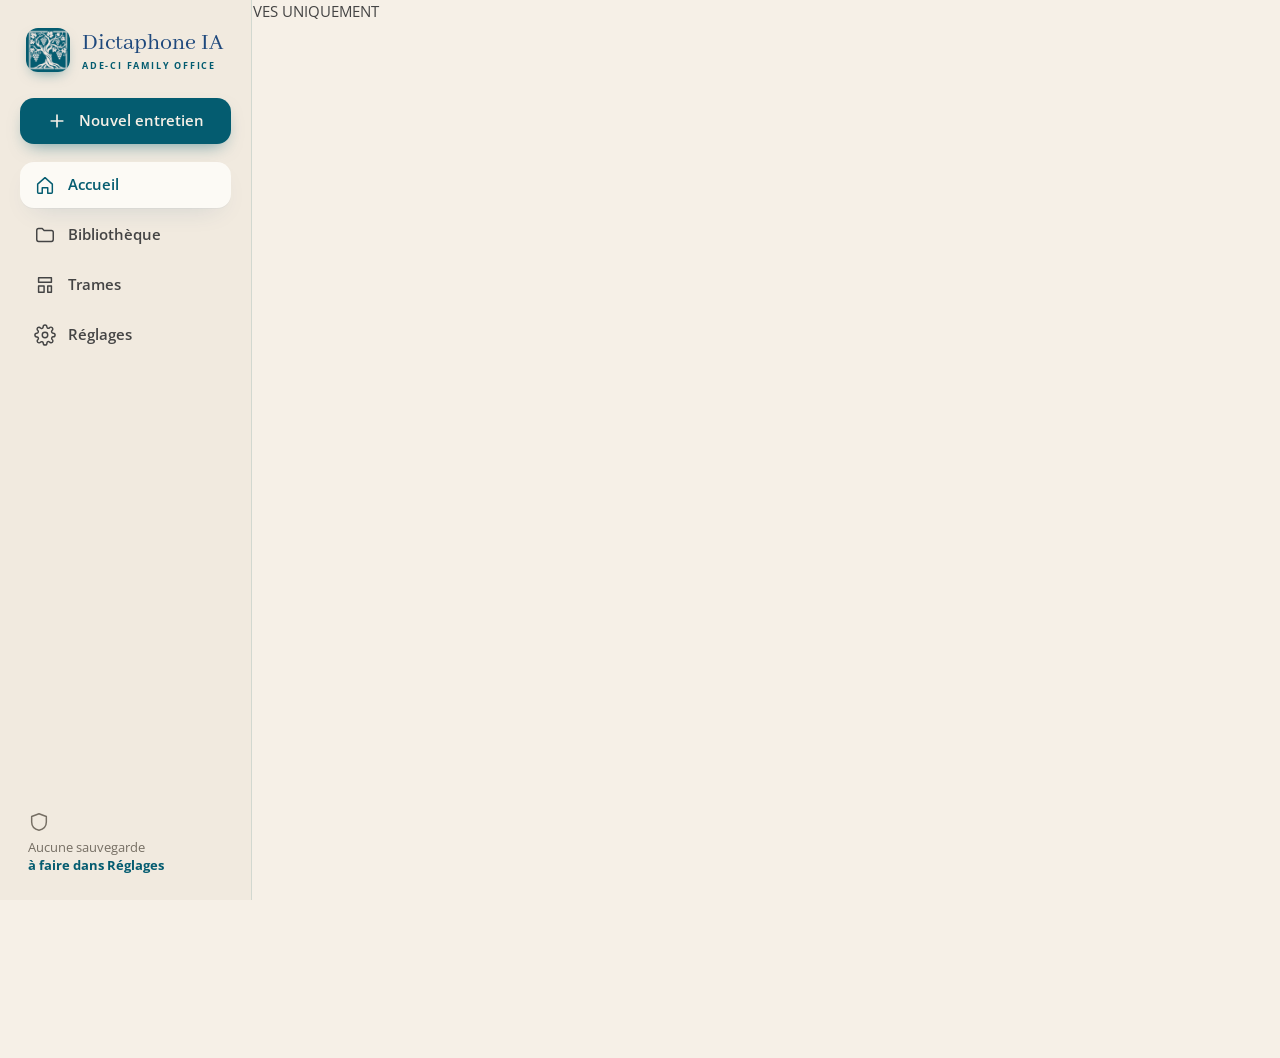
==== index.html @ 1e6f3b79 "Demonstration de Dictaphone IA (donnees fictives uniquement), version 0.7.0-demo Co-Authored-By: Cla" ====
<!doctype html>
<html lang="fr">
<head>
  <meta charset="utf-8">
  <meta name="viewport" content="width=device-width, initial-scale=1, viewport-fit=cover">
  <title>Dictaphone IA DÉMO</title>
  <meta http-equiv="Content-Security-Policy" content="default-src 'self'; script-src 'self'; style-src 'self'; img-src 'self' data: blob:; font-src 'self'; media-src 'self' blob:; connect-src 'self' http://127.0.0.1:* http://localhost:* http://[::1]:*; worker-src 'self'; object-src 'none'; base-uri 'self'; form-action 'none'">
  <meta name="referrer" content="no-referrer">
  <meta name="description" content="Dictaphone IA – entretiens, transcriptions et comptes rendus pour Ade-ci Family Office">
  <meta name="theme-color" content="#F6F0E7" media="(prefers-color-scheme: light)">
  <meta name="theme-color" content="#071A33" media="(prefers-color-scheme: dark)">
  <meta name="color-scheme" content="light dark">
  <meta name="apple-mobile-web-app-capable" content="yes">
  <meta name="mobile-web-app-capable" content="yes">
  <meta name="apple-mobile-web-app-title" content="Dictaphone IA">
  <meta name="application-name" content="Dictaphone IA">
  <meta name="apple-mobile-web-app-status-bar-style" content="default">
  <meta name="format-detection" content="telephone=no">
  <link rel="manifest" href="manifest.webmanifest">
  <link rel="apple-touch-icon" href="icon-180.png?v=4">
  <link rel="apple-touch-icon" sizes="180x180" href="icon-180.png?v=4">
  <link rel="icon" type="image/png" sizes="32x32" href="icon-32.png?v=4">
  <link rel="icon" type="image/png" sizes="192x192" href="icon-192.png?v=4">
  <script src="js/theme.js"></script>
  <link rel="stylesheet" href="app.css">
</head>
<body><div style="position:fixed;top:0;left:0;right:0;z-index:99999;background:#a31515;color:#fff;font:600 12px/1.2 system-ui;text-align:center;padding:3px 6px;pointer-events:none">DÉMONSTRATION — DONNÉES FICTIVES UNIQUEMENT</div>
  <div id="app" aria-live="polite"></div>
  <div class="tabbar"><nav id="tabbar" aria-label="Navigation principale"></nav></div>
  <div id="print-root" aria-hidden="true"></div>
  <noscript><p style="padding:24px">Dictaphone IA nécessite JavaScript.</p></noscript>
  <script type="module" src="js/main.js"></script>
</body>
</html>
---- app.css ----
/* Dictaphone IA – charte graphique Ade-ci Family Office.
   Couleurs : coquille d'œuf #F6F0E7, bleu canard #045C70, bleu marine #1F497D, gris foncé #444444, vert #C1FF72 (petits détails uniquement).
   Polices (licence SIL OFL, hébergées dans l'application) : Abhaya Libre Regular (titres), Open Sans (texte). */
@font-face { font-family: "Open Sans"; font-weight: 300 800; font-style: normal; font-display: swap; src: url(fonts/open-sans-latin-wght-normal.woff2) format("woff2"); }
@font-face { font-family: "Abhaya Libre"; font-weight: 400; font-style: normal; font-display: swap; src: url(fonts/abhaya-libre-latin-400-normal.woff2) format("woff2"); }
@font-face { font-family: "Abhaya Libre"; font-weight: 600; font-style: normal; font-display: swap; src: url(fonts/abhaya-libre-latin-600-normal.woff2) format("woff2"); }

:root {
  --bg: #F6F0E7; --surface: #FCFAF5; --surface2: #F2EBDF; --side: #F1EADF;
  --ink: #1F2A30; --text: #444444; --doc: #333333; --muted: #766F64; --line: rgba(4, 92, 112, .13); --line-strong: rgba(4, 92, 112, .24);
  --teal: #045C70; --teal-d: #033F4E; --teal-soft: #E3EEF0; --on-teal: #F6F0E7; --navy: #082952; --blue: #1F497D; --marine: #1F497D; --flash: #C1FF72;
  --danger: #A33B3B; --danger-soft: #F5E4E2; --ok: #2E7D5B;
  --shadow: 0 1px 0 rgba(31, 73, 125, .04), 0 10px 28px -14px rgba(31, 73, 125, .22);
  --serif: "Abhaya Libre", Georgia, serif; --sans: "Open Sans", -apple-system, system-ui, "Segoe UI", sans-serif;
  --tab-h: 66px; --r-lg: 24px; --r-md: 18px; --r-sm: 13px; --side-w: 252px;
}
:root { color-scheme: light; }
:root[data-theme="dark"] { color-scheme: dark; }
:root[data-theme="auto"] { color-scheme: light dark; }
:root[data-theme="dark"] {
  --bg: #071A33; --surface: #0D2747; --surface2: #0A213E; --side: #08203B; --ink: #F6F0E7; --text: #D8D2C6; --doc: #E6E0D4; --muted: #98A5B6; --line: rgba(246, 240, 231, .12); --line-strong: rgba(246, 240, 231, .24);
  --teal: #6CB8CA; --teal-d: #8CC8D6; --teal-soft: #12384F; --on-teal: #06223A; --marine: #9DB8DD; --blue: #9DB8DD; --danger: #E88A84; --danger-soft: #3A1F28; --ok: #6FCF9F;
  --shadow: 0 1px 0 rgba(0, 0, 0, .3), 0 10px 28px -14px rgba(0, 0, 0, .5);
}
@media (prefers-color-scheme: dark) {
  :root[data-theme="auto"] {
    --bg: #071A33; --surface: #0D2747; --surface2: #0A213E; --side: #08203B; --ink: #F6F0E7; --text: #D8D2C6; --doc: #E6E0D4; --muted: #98A5B6; --line: rgba(246, 240, 231, .12); --line-strong: rgba(246, 240, 231, .24);
    --teal: #6CB8CA; --teal-d: #8CC8D6; --teal-soft: #12384F; --on-teal: #06223A; --marine: #9DB8DD; --blue: #9DB8DD; --danger: #E88A84; --danger-soft: #3A1F28; --ok: #6FCF9F;
    --shadow: 0 1px 0 rgba(0, 0, 0, .3), 0 10px 28px -14px rgba(0, 0, 0, .5);
  }
}* { box-sizing: border-box; -webkit-tap-highlight-color: transparent; }
[hidden] { display: none !important; }
html { -webkit-text-size-adjust: 100%; }
body { margin: 0; background: var(--bg); color: var(--text); font: 400 15.5px/1.55 var(--sans); -webkit-font-smoothing: antialiased; }
body.noscroll { overflow: hidden; }
.serif { font-family: var(--serif); font-weight: 400; letter-spacing: 0; }
h1, h2, h3, h4 { color: var(--marine); margin: 0; font-weight: 400; }
button, input, select, textarea { font: inherit; color: inherit; }
svg { width: 22px; height: 22px; fill: none; stroke: currentColor; stroke-width: 1.6; stroke-linecap: round; stroke-linejoin: round; flex: none; }
a { color: var(--teal); }
input[type=checkbox], input[type=radio], input[type=range] { accent-color: var(--teal); }

#app { max-width: 720px; margin: 0 auto; min-height: 100dvh; padding-bottom: calc(var(--tab-h) + 34px + env(safe-area-inset-bottom)); }
.view { padding: calc(env(safe-area-inset-top) + 12px) 20px 8px; animation: viewIn .24s ease both; }
@keyframes viewIn { from { opacity: 0; transform: translateY(6px); } to { opacity: 1; transform: none; } }

/* ----- Barre de navigation du bas (iPhone) ----- */
.tabbar { position: fixed; left: 0; right: 0; bottom: 0; z-index: 20; background: color-mix(in srgb, var(--surface) 88%, transparent); backdrop-filter: blur(18px); -webkit-backdrop-filter: blur(18px);
  border-top: 1px solid var(--line); padding: 8px 8px calc(6px + env(safe-area-inset-bottom));
  transform: translate3d(0, 0, 0); -webkit-transform: translate3d(0, 0, 0); will-change: transform; transition: opacity .15s ease, transform .15s ease; }
html.kbd .tabbar { opacity: 0; pointer-events: none; transform: translate3d(0, 100%, 0); -webkit-transform: translate3d(0, 100%, 0); }
html.kbd .stickybar { bottom: 0; }
html.kbd #app { padding-bottom: 28px; }
html.kbd #toast { bottom: 22px; }
.tabbar nav { max-width: 720px; margin: 0 auto; display: grid; grid-template-columns: 1fr 1fr 1.1fr 1fr 1fr; align-items: end; }
.tab { display: flex; flex-direction: column; align-items: center; gap: 3px; padding: 4px 0 2px; border: 0; background: none; color: #7D786E; font-size: 10.5px; font-weight: 600; text-decoration: none; min-height: 48px; }
.tab.on { color: var(--teal); }
.tab .l-d { display: none; }
.tab-plus { color: #7D786E; }
.tab-plus .bubble { width: 54px; height: 54px; margin-top: -28px; border-radius: 50%; background: var(--teal); color: var(--on-teal); display: grid; place-items: center; box-shadow: 0 0 0 6px var(--bg), 0 12px 22px -8px rgba(4, 92, 112, .7); }
.tab-plus .bubble svg { width: 26px; height: 26px; stroke-width: 2; }
.side-brand, .side-foot { display: none; }

/* ----- En-têtes ----- */
.brand { display: flex; align-items: center; gap: 12px; }
.brand img { width: 46px; height: 46px; border-radius: 13px; display: block; box-shadow: 0 6px 14px -6px rgba(4, 92, 112, .55); }
.brand .name { font: 400 27px/1 var(--serif); color: var(--marine); }
.brand .sub { font: 700 9.5px/1 var(--sans); letter-spacing: .2em; text-transform: uppercase; color: var(--teal); margin-top: 6px; }
.brand .date { margin-left: auto; text-align: right; font-size: 12px; color: var(--muted); line-height: 1.3; }
.topbar { display: flex; align-items: center; gap: 10px; min-height: 48px; margin-bottom: 4px; }
.topbar .back { display: inline-flex; align-items: center; gap: 2px; border: 0; background: none; color: var(--teal); padding: 8px 8px 8px 0; font: 600 15px var(--sans); min-height: 44px; }
.topbar .spacer { flex: 1; }
.iconbtn { width: 44px; height: 44px; display: grid; place-items: center; border: 0; background: none; color: var(--teal); border-radius: 12px; }
.page-title { font: 400 36px/1.08 var(--serif); color: var(--marine); margin: 8px 0 4px; }
.lead { color: var(--muted); margin: 0 0 18px; font-size: 15px; }
.eyebrow { text-transform: uppercase; letter-spacing: .16em; font-size: 10.5px; line-height: 1; color: var(--teal); font-weight: 700; margin: 2px 0; }
.rule { display: none; }
.sec-head { display: flex; justify-content: space-between; align-items: baseline; margin: 28px 0 12px; }
.sec-head h2 { font: 700 11px/1 var(--sans); letter-spacing: .14em; text-transform: uppercase; color: var(--teal); }
.sec-head button, .sec-head a { border: 0; background: none; color: var(--teal); font: 600 13.5px var(--sans); padding: 6px 0; text-decoration: none; }

/* ----- Boutons et champs ----- */
.btn { display: inline-flex; align-items: center; justify-content: center; gap: 8px; min-height: 50px; padding: 11px 20px; border-radius: 999px; border: 1px solid var(--line-strong); background: transparent; color: var(--teal); font: 600 15px/1.2 var(--sans); cursor: pointer; width: 100%; text-decoration: none; }
.btn:active { transform: scale(.985); }
.btn.primary { background: var(--teal); border-color: var(--teal); color: var(--on-teal); box-shadow: 0 8px 18px -8px rgba(4, 92, 112, .6); }
.btn.danger { background: var(--danger); border-color: var(--danger); color: #fff; }
.btn.danger-ghost { color: var(--danger); border-color: color-mix(in srgb, var(--danger) 40%, var(--line)); background: transparent; }
.btn.small { min-height: 44px; padding: 8px 16px; font-size: 14px; width: auto; }
.btn[disabled], .btn.disabled { opacity: .5; cursor: default; box-shadow: none; }
.btn-row { display: flex; gap: 10px; } .btn-row > * { flex: 1; min-width: 0; }
.btn-row > .btn { padding-left: 10px; padding-right: 10px; gap: 6px; }
.savestate:empty { min-height: 0; }
.field, .textarea, select.field { width: 100%; background: var(--surface); border: 1px solid var(--line); border-radius: var(--r-sm); padding: 12px 15px; font-size: 16px; color: var(--ink); min-height: 50px; appearance: none; -webkit-appearance: none; }
.field:focus, .textarea:focus { outline: 2px solid color-mix(in srgb, var(--teal) 50%, transparent); outline-offset: 1px; border-color: var(--teal); }
.textarea { display: block; resize: none; line-height: 1.65; min-height: 96px; }
select.field { background-image: linear-gradient(45deg, transparent 50%, var(--muted) 50%), linear-gradient(135deg, var(--muted) 50%, transparent 50%); background-position: calc(100% - 20px) 50%, calc(100% - 15px) 50%; background-size: 5px 5px; background-repeat: no-repeat; padding-right: 36px; }
.lbl { display: block; font-size: 12.5px; color: var(--muted); margin: 16px 0 6px; font-weight: 600; }
.hint { color: var(--muted); font-size: 13.5px; margin: 6px 0; }

/* ----- Cartes et listes ----- */
.card { background: var(--surface); border: 1px solid var(--line); border-radius: var(--r-lg); padding: 18px; box-shadow: var(--shadow); }
.card + .card { margin-top: 12px; }
.tile { width: 44px; height: 44px; border-radius: 14px; background: var(--teal-soft); color: var(--teal); display: grid; place-items: center; flex: none; }
.list { background: var(--surface); border: 1px solid var(--line); border-radius: var(--r-lg); overflow: hidden; box-shadow: var(--shadow); }
.row { display: flex; align-items: center; gap: 14px; padding: 15px 16px; border-bottom: 1px solid var(--line); text-decoration: none; color: inherit; cursor: pointer; width: 100%; text-align: left; background: none; border-left: 0; border-right: 0; border-top: 0; }
.row:last-child { border-bottom: 0; }
.row:active { background: var(--surface2); }
.row.on { background: var(--surface2); box-shadow: inset 3px 0 0 var(--teal); }
.row .grow { flex: 1; min-width: 0; }
.row .t { font: 600 15.5px/1.3 var(--sans); color: var(--ink); overflow: hidden; text-overflow: ellipsis; display: -webkit-box; -webkit-line-clamp: 3; -webkit-box-orient: vertical; overflow-wrap: anywhere; }
.row .m { font-size: 12.8px; color: var(--muted); margin-top: 4px; display: flex; align-items: center; justify-content: space-between; gap: 8px; flex-wrap: wrap; }
.row .more { border: 0; background: none; color: var(--muted); width: 44px; height: 44px; border-radius: 12px; display: grid; place-items: center; flex: none; margin-right: -8px; }
.row .chev { color: #b4aea2; flex: none; width: 18px; height: 18px; }
.pills { display: inline-flex; gap: 6px; flex-wrap: wrap; }
.pill { display: inline-flex; align-items: center; gap: 6px; font: 600 11px/1 var(--sans); padding: 5px 9px; border-radius: 99px; background: rgba(4, 92, 112, .08); color: var(--teal); white-space: nowrap; }
.pill.todo { background: rgba(31, 73, 125, .08); color: var(--marine); }
.pill.quiet { background: transparent; border: 1px solid var(--line); color: var(--muted); }
.dot { width: 6px; height: 6px; border-radius: 50%; background: var(--flash); box-shadow: 0 0 0 1px rgba(4, 92, 112, .35); flex: none; }
.chips { display: flex; flex-wrap: wrap; gap: 6px; margin-top: 6px; }
.chip { background: var(--surface2); border: 1px solid var(--line); color: var(--text); border-radius: 999px; padding: 3px 10px; font-size: 12px; white-space: nowrap; }
.chip.ok { background: var(--teal-soft); border-color: transparent; color: var(--teal); font-weight: 600; }
.chip.warn { background: var(--danger-soft); border-color: transparent; color: var(--danger); }
.empty { text-align: center; padding: 38px 22px; color: var(--muted); }
.empty-title { font-size: 24px; color: var(--marine); margin-bottom: 6px; }
.banner { display: flex; gap: 12px; align-items: flex-start; background: rgba(31, 73, 125, .06); border-radius: var(--r-md); padding: 14px 16px; color: var(--text); margin-top: 18px; font-size: 14px; }
.banner svg { color: var(--marine); margin-top: 1px; }
.banner.warn { background: var(--danger-soft); } .banner.warn svg { color: var(--danger); }
.banner button { border: 0; background: none; color: var(--teal); font: 700 13.5px var(--sans); padding: 6px 0 0; }

/* ----- Accueil ----- */
.hero { margin-top: 20px; border-radius: 28px; padding: 24px 22px 22px; color: var(--on-teal); position: relative; overflow: hidden; background: linear-gradient(150deg, #0B7189 0%, #045C70 45%, #033F4E 100%); box-shadow: 0 22px 36px -22px rgba(4, 92, 112, .85); }
.hero::after { content: ""; position: absolute; width: 215px; height: 215px; right: -34px; bottom: -40px; background: url(img/emblem-ivory.png) center/contain no-repeat; opacity: .13; pointer-events: none; }
.hero .eyebrow { color: rgba(246, 240, 231, .72); }
.hero h2 { font: 400 30px/1.12 var(--serif); margin: 10px 0 8px; color: #F6F0E7; max-width: 260px; }
.hero p { margin: 0 0 18px; font-size: 13.5px; line-height: 1.5; color: rgba(246, 240, 231, .8); max-width: 262px; position: relative; z-index: 1; }
.hero .btn { position: relative; z-index: 1; width: auto; background: var(--bg); color: var(--teal); border-color: transparent; box-shadow: 0 8px 22px -10px rgba(0, 0, 0, .5); }
.quick { display: grid; grid-template-columns: repeat(3, 1fr); gap: 10px; margin-top: 14px; }
.quick a { background: var(--surface); border: 1px solid var(--line); border-radius: var(--r-md); padding: 14px 14px 12px; text-align: left; text-decoration: none; color: inherit; box-shadow: var(--shadow); }
.quick b { display: block; font: 400 31px/1 var(--serif); color: var(--marine); }
.quick span { display: flex; align-items: center; gap: 6px; font-size: 12px; line-height: 1.25; color: var(--muted); margin-top: 7px; }
.note { margin-top: 18px; display: flex; align-items: center; gap: 12px; padding: 14px 16px; border-radius: var(--r-md); background: rgba(31, 73, 125, .06); color: var(--marine); font-size: 13px; }
.note a, .note button { margin-left: auto; font: 700 13px var(--sans); color: var(--teal); background: none; border: 0; padding: 6px 0; text-decoration: none; }
.note.warn { background: var(--danger-soft); color: var(--danger); }

/* ----- Bibliothèque ----- */
.seg { display: inline-flex; padding: 3px; border-radius: 99px; background: rgba(4, 92, 112, .08); gap: 0; }
.seg button { border: 0; background: none; border-radius: 99px; padding: 8px 15px; font: 600 12.5px var(--sans); color: var(--muted); min-height: 36px; }
.seg button.on { background: var(--surface); color: var(--teal); box-shadow: 0 1px 4px rgba(0, 0, 0, .1); }
.searchbox { position: relative; margin: 16px 0 0; }
.searchbox svg { position: absolute; left: 16px; top: 15px; width: 20px; height: 20px; color: var(--muted); }
.searchbox input { padding-left: 46px; border-radius: 99px; min-height: 50px; }
.fchips { display: flex; gap: 6px; margin-top: 14px; flex-wrap: wrap; }
.fchips button { padding: 9px 13px; border-radius: 99px; font: 600 13px var(--sans); color: var(--text); background: transparent; border: 1px solid var(--line-strong); min-height: 38px; }
.fchips button.on { background: var(--teal); color: var(--on-teal); border-color: var(--teal); }
.tools { display: flex; justify-content: space-between; align-items: center; gap: 10px; margin-top: 16px; }
.sortsel { border: 0; background: transparent; color: var(--teal); font: 600 13px var(--sans); padding: 8px 4px; appearance: none; -webkit-appearance: none; text-align: right; cursor: pointer; }
.crumbs { display: flex; flex-wrap: wrap; align-items: center; gap: 4px; margin: 14px 0 0; font-size: 14px; color: var(--muted); }
.crumbs button { border: 0; background: none; color: var(--teal); padding: 6px 2px; font: 600 14px var(--sans); }
.folders { display: grid; grid-template-columns: 1fr 1fr; gap: 12px; }
.folder { position: relative; padding: 16px; border-radius: var(--r-md); display: flex; flex-direction: column; gap: 14px; text-align: left; cursor: pointer; background: var(--surface); border: 1px solid var(--line); box-shadow: var(--shadow); color: inherit; }
.folder:active { transform: scale(.985); }
.folder .tile { width: 42px; height: 42px; border-radius: 13px; }
.folder b { font: 600 15px/1.25 var(--sans); color: var(--ink); display: block; overflow-wrap: anywhere; } .folder small { color: var(--muted); font-size: 12.5px; }
.folder .more { position: absolute; top: 6px; right: 4px; border: 0; background: none; color: var(--muted); width: 44px; height: 44px; display: grid; place-items: center; border-radius: 12px; }
.toolrow { display: flex; gap: 10px; margin: 12px 0; }

/* ----- Fiche ----- */
.tabs { display: flex; border-bottom: 1px solid var(--line); margin: 18px -20px 0; padding: 0 20px; position: sticky; top: 0; background: var(--bg); z-index: 5; }
.tabs button { flex: 1; border: 0; background: none; padding: 13px 0 14px; color: var(--muted); font: 600 14px var(--sans); border-bottom: 2.5px solid transparent; margin-bottom: -1px; min-height: 48px; }
.tabs button.on { color: var(--teal); border-bottom-color: var(--teal); }
.title-input { width: 100%; display: block; border: 0; background: none; font: 400 31px/1.13 var(--serif); color: var(--marine); padding: 2px 0; margin: 8px 0 10px; resize: none; overflow: hidden; }
.title-input:focus { outline: none; border-bottom: 1px dashed var(--teal); }
.tags { display: flex; flex-wrap: wrap; gap: 8px; }
.tag { display: inline-flex; align-items: center; gap: 6px; padding: 7px 12px; border-radius: 99px; background: var(--surface); border: 1px solid var(--line); font: 600 12.5px var(--sans); color: var(--text); max-width: 100%; }
.tag svg { color: var(--teal); width: 15px; height: 15px; }
.savestate { font-size: 12.5px; color: var(--muted); min-height: 18px; margin-top: 8px; }
.tabs + div { padding-top: 18px; }
.actions { display: flex; gap: 8px; margin: 0 0 14px; align-items: center; flex-wrap: wrap; }
.actions .btn.small { padding: 8px 14px; font-size: 13.5px; gap: 6px; }
.round { position: relative; width: 44px; height: 44px; flex: none; border-radius: 50%; border: 1px solid var(--line-strong); background: transparent; display: grid; place-items: center; color: var(--teal); padding: 0; }
.round b { position: absolute; top: -5px; right: -5px; min-width: 19px; height: 19px; border-radius: 10px; background: var(--marine); color: #fff; font: 700 10.5px/19px var(--sans); text-align: center; padding: 0 5px; }
#app .view textarea.doc, .doc { background: var(--surface); border: 1px solid var(--line); border-radius: var(--r-lg); box-shadow: var(--shadow); padding: 20px; font-size: 16px; line-height: 1.75; color: var(--doc); }
.doc-scroll { min-height: 170px; max-height: 70dvh; overflow: auto; }
.player { display: flex; align-items: center; gap: 14px; }
.player .play { width: 50px; height: 50px; border-radius: 50%; border: 0; background: var(--teal); color: var(--on-teal); display: grid; place-items: center; flex: none; }
.player .play svg { fill: currentColor; stroke: currentColor; stroke-width: 1; }
.player .bar { flex: 1; }
.player input[type=range] { width: 100%; accent-color: var(--teal); margin: 0; }
.player .times { display: flex; justify-content: space-between; font-size: 12.5px; color: var(--muted); font-variant-numeric: tabular-nums; }
.rsec { margin-bottom: 12px; background: var(--surface); border: 1px solid var(--line); border-radius: var(--r-md); padding: 16px 16px 12px 18px; box-shadow: var(--shadow); }
.rsec .rt { font: 400 22px/1.2 var(--serif); color: var(--marine); margin-bottom: 2px; }
.rsec .consigne { font-size: 12.5px; color: var(--muted); margin: 0 0 6px; }
.rsec .textarea { border: 0; background: transparent; padding: 6px 0 4px; min-height: 72px; font-size: 15.5px; border-radius: 0; }
.rsec .textarea:focus { outline: none; box-shadow: inset 0 -1px 0 var(--teal); }
.rsec-head { display: flex; align-items: center; gap: 6px; }
.rsec-head .rt { flex: 1; }
.info-grid { display: grid; gap: 4px; }
.kv { display: flex; justify-content: space-between; gap: 12px; padding: 11px 0; border-bottom: 1px solid var(--line); font-size: 14.5px; }
.kv:last-child { border-bottom: 0; } .kv > span:first-child { color: var(--muted); } .kv > span:last-child { color: var(--ink); text-align: right; }
.catpick { display: grid; gap: 8px; }
.catpick button { display: flex; align-items: center; gap: 12px; text-align: left; border: 1px solid var(--line); background: var(--surface); border-radius: var(--r-md); padding: 12px 14px; min-height: 56px; }
.catpick button.on { border-color: var(--teal); background: var(--teal-soft); box-shadow: inset 0 0 0 1px var(--teal); }
.pickrow { display: flex; align-items: center; gap: 10px; width: 100%; text-align: left; border: 1px solid var(--line); background: var(--surface); border-radius: var(--r-sm); padding: 12px 15px; min-height: 50px; }
.pickrow span:first-child { flex: 1; } .pickrow svg { color: var(--muted); }
.stickybar { position: sticky; bottom: calc(var(--tab-h) + env(safe-area-inset-bottom) + 4px); padding: 14px 0 6px; background: linear-gradient(to top, var(--bg) 70%, transparent); z-index: 4; margin-top: 18px; }
.bigpaste { min-height: 56px; font-size: 16px; }
.stats { font-size: 12.5px; color: var(--muted); margin: 6px 0; }
.foot { display: flex; align-items: center; gap: 8px; margin-top: 10px; font-size: 12.5px; color: var(--muted); }

/* ----- Trames ----- */
.sec-edit { background: var(--surface); border: 1px solid var(--line); border-radius: var(--r-md); padding: 12px; margin-bottom: 10px; }
.sec-edit .top { display: flex; gap: 6px; align-items: center; }
.sec-edit .top .field { font-weight: 600; }
.sec-edit .mini { width: 42px; height: 42px; flex: none; border: 1px solid var(--line); background: var(--surface2); border-radius: 12px; display: grid; place-items: center; color: var(--muted); }
.sec-edit .mini[disabled] { opacity: .35; }
.sec-edit .mini.del { color: var(--danger); }

/* ----- Feuilles, messages ----- */
.overlay { position: fixed; inset: 0; z-index: 50; background: rgba(8, 41, 82, .42); display: flex; align-items: flex-end; justify-content: center; opacity: 0; transition: opacity .2s ease; }
.overlay.in { opacity: 1; }
.sheet { width: 100%; max-width: 560px; background: var(--bg); border-radius: 30px 30px 0 0; padding: 10px 20px calc(24px + env(safe-area-inset-bottom)); max-height: 90dvh; overflow: auto; transform: translateY(24px); transition: transform .24s cubic-bezier(.2, .8, .2, 1); box-shadow: 0 -20px 50px -20px rgba(0, 0, 0, .45); }
.overlay.in .sheet { transform: none; }
.grab { width: 40px; height: 5px; background: var(--line-strong); border-radius: 3px; margin: 4px auto 16px; }
.sheet-title { font: 400 28px/1.1 var(--serif); color: var(--marine); margin-bottom: 6px; }
.sheet-lead { margin: 0 0 16px; font-size: 13.5px; color: var(--muted); }
.sheet-msg { margin: 6px 0 16px; white-space: pre-line; }
.sheet-actions { display: grid; gap: 10px; margin-top: 16px; }
.actions-list { display: grid; margin-bottom: 12px; background: var(--surface); border: 1px solid var(--line); border-radius: var(--r-lg); overflow: hidden; box-shadow: var(--shadow); }
.action { display: flex; align-items: center; gap: 14px; padding: 14px 16px; border: 0; border-bottom: 1px solid var(--line); background: none; text-align: left; min-height: 64px; color: var(--ink); font: 600 15.5px/1.3 var(--sans); width: 100%; }
.action .a-ico { width: 42px; height: 42px; border-radius: 13px; background: var(--teal-soft); color: var(--teal); display: grid; place-items: center; flex: none; }
.action .a-txt { flex: 1; min-width: 0; }
.action .a-sub { display: block; color: var(--muted); font: 400 13px/1.3 var(--sans); margin-top: 2px; }
.action .chev { color: #b4aea2; width: 18px; height: 18px; }
.action:last-child { border-bottom: 0; } .action:active { background: var(--surface2); }
.action.danger, .action.danger .a-ico { color: var(--danger); } .action.danger .a-ico { background: var(--danger-soft); }
.picker-row { display: flex; align-items: center; gap: 10px; width: 100%; padding: 13px 10px; border: 0; border-bottom: 1px solid var(--line); background: none; text-align: left; min-height: 50px; color: var(--ink); }
.picker-row svg { color: var(--teal); }
#toast { position: fixed; left: 50%; bottom: calc(var(--tab-h) + 26px + env(safe-area-inset-bottom)); transform: translate(-50%, 12px); background: var(--navy); color: #F6F0E7; padding: 12px 20px; border-radius: 999px; font-size: 14.5px; opacity: 0; pointer-events: none; transition: all .25s ease; z-index: 70; max-width: 90vw; text-align: center; box-shadow: 0 8px 24px rgba(0, 0, 0, .25); }
#toast.show { opacity: 1; transform: translate(-50%, 0); }
.ia-card { border: 1px dashed var(--line-strong); background: color-mix(in srgb, var(--surface) 55%, transparent); box-shadow: none; }
.ia-card .badge { display: inline-block; background: var(--teal-soft); color: var(--teal); border-radius: 999px; padding: 3px 10px; font: 600 11px var(--sans); margin-left: 8px; vertical-align: middle; }
.settings-group { margin-top: 26px; }
.settings-group > h2 { font: 700 11px/1 var(--sans); letter-spacing: .14em; text-transform: uppercase; color: var(--teal); margin-bottom: 12px; }
.vocab-row { display: flex; gap: 8px; align-items: center; padding: 8px 0; border-bottom: 1px solid var(--line); }
.vocab-row input { min-height: 44px; padding: 8px 10px; }
ul.plain { margin: 6px 0 0; padding-left: 18px; } ul.plain li { margin: 4px 0; }

/* ----- Bandeau de mise à jour ----- */
.update-banner { position: fixed; left: 12px; right: 12px; bottom: calc(var(--tab-h) + 16px + env(safe-area-inset-bottom)); z-index: 30; max-width: 696px; margin: 0 auto; display: flex; align-items: center; gap: 10px; background: var(--navy); color: #F6F0E7; border-radius: 18px; padding: 10px 10px 10px 16px; box-shadow: var(--shadow); font-size: 14px; }
.update-banner span { flex: 1; }
.update-banner .iconbtn { width: 36px; height: 36px; color: #F6F0E7; font-size: 24px; line-height: 1; }
html.kbd .update-banner { display: none; }

/* ----- Ordinateur : menu à gauche, liste au centre, fiche à droite ----- */
@media (min-width: 1000px) {
  body { font-size: 15px; }
  #app { max-width: none; margin: 0 0 0 var(--side-w); padding-bottom: 0; min-height: 100dvh; }
  .view { max-width: 780px; margin: 0 auto; padding: 36px 40px 40px; }
  .tabbar { top: 0; right: auto; bottom: 0; width: var(--side-w); padding: 28px 20px 24px; border-top: 0; border-right: 1px solid var(--line); background: var(--side); backdrop-filter: none; -webkit-backdrop-filter: none; display: flex; flex-direction: column; transform: none; -webkit-transform: none; will-change: auto; }
  html.kbd .tabbar { opacity: 1; pointer-events: auto; transform: none; }
  .side-brand { display: flex; align-items: center; gap: 12px; padding: 0 6px 26px; }
  .side-brand img { width: 44px; height: 44px; border-radius: 12px; box-shadow: 0 6px 14px -6px rgba(4, 92, 112, .55); }
  .side-brand .name { font: 400 24px/1 var(--serif); color: var(--marine); }
  .side-brand .sub { font: 700 9px/1 var(--sans); letter-spacing: .2em; text-transform: uppercase; color: var(--teal); margin-top: 6px; }
  .tabbar nav { display: flex; flex-direction: column; gap: 4px; max-width: none; margin: 0; align-items: stretch; }
  .tab { flex-direction: row; justify-content: flex-start; gap: 12px; padding: 11px 14px; border-radius: 14px; font-size: 14.5px; min-height: 46px; color: var(--text); }
  .tab:hover { background: rgba(4, 92, 112, .06); }
  .tab.on { background: var(--surface); color: var(--teal); box-shadow: var(--shadow); }
  .tab .l-m { display: none; } .tab .l-d { display: inline; }
  .tab-plus { order: -1; margin-bottom: 14px; background: var(--teal); color: var(--on-teal); justify-content: center; box-shadow: 0 8px 18px -8px rgba(4, 92, 112, .6); }
  .tab-plus:hover { background: var(--teal-d); }
  .tab-plus .bubble { width: auto; height: auto; margin: 0; background: none; box-shadow: none; display: inline-flex; color: inherit; }
  .tab-plus .bubble svg { width: 20px; height: 20px; }
  .side-foot { display: block; margin-top: auto; padding: 0 8px; font-size: 12.5px; color: var(--muted); line-height: 1.5; }
  .side-foot b { color: var(--teal); display: block; }
  #toast { bottom: 28px; }
  .update-banner { left: calc(var(--side-w) + 20px); right: 20px; bottom: 20px; }
  .home .hero { margin-top: 26px; }
  .home .brand img, .home .brand > div:nth-child(2) { display: none; }
  .home .brand .date { margin-left: 0; text-align: left; font-size: 13px; }

  .split { display: grid; grid-template-columns: 410px minmax(0, 1fr); height: 100dvh; }
  .pane-list, .pane-main { overflow-y: auto; height: 100dvh; overscroll-behavior: contain; }
  .pane-list { border-right: 1px solid var(--line); }
  .pane-list .view { max-width: none; padding: 30px 22px 40px; animation: none; }
  .pane-list .folders { grid-template-columns: 1fr 1fr; }
  .pane-list .page-title { font-size: 32px; }
  .pane-main .view { max-width: 800px; padding: 28px 48px 60px; animation: none; }
  .pane-main .topbar .back { display: none; }
  .pane-main .tabs { margin-left: -48px; margin-right: -48px; padding: 0 48px; }
  .pane-main .tabs button { flex: none; padding-left: 22px; padding-right: 22px; }
  .pane-main .title-input { font-size: 40px; }
  .pane-empty { height: 100%; display: grid; place-items: center; text-align: center; color: var(--muted); padding: 40px; }
  .pane-empty img { width: 120px; opacity: .14; margin-bottom: 18px; }
  .pane-empty h2 { font: 400 28px var(--serif); color: var(--marine); margin-bottom: 6px; }
  .stickybar { bottom: 0; }
  .doc-scroll { max-height: calc(100dvh - 330px); min-height: 220px; }
}

/* ----- Impression (export PDF) ----- */
#print-root { display: none; }
@media print {
  body.printing #app, body.printing .tabbar, body.printing .overlay, body.printing #toast { display: none !important; }
  body.printing { background: #fff; color: #222; }
  body.printing #print-root { display: block; font: 11pt/1.5 var(--sans); color: #222; }
  #print-root .p-head { display: flex; gap: 14px; align-items: center; border-bottom: 2px solid #045C70; padding-bottom: 12px; margin-bottom: 18px; }
  #print-root .p-head img { width: 56px; height: 56px; border-radius: 10px; }
  #print-root .p-brand { font: 700 9pt var(--sans); letter-spacing: 1.6px; text-transform: uppercase; color: #045C70; }
  #print-root h1 { font: 400 20pt/1.15 var(--serif); color: #1F497D; margin: 2px 0; }
  #print-root .p-meta { margin: 0; color: #6b6b6b; font-size: 9.5pt; }
  #print-root h2 { font: 400 14pt var(--serif); color: #045C70; margin: 16px 0 3px; }
  #print-root section { break-inside: avoid; }
  #print-root p { margin: 0 0 6px; white-space: pre-wrap; }
  #print-root .p-foot { margin-top: 28px; color: #888; font-size: 8.5pt; border-top: 1px solid #ddd; padding-top: 8px; }
  @page { margin: 18mm 16mm; }
}
@media (prefers-reduced-motion: reduce) { * { animation: none !important; transition: none !important; } }

/* ----- Section dépliable (vocabulaire de correction) ----- */
.acc { padding: 0; overflow: hidden; }
.acc-head { display: flex; align-items: center; gap: 14px; width: 100%; padding: 16px; border: 0; background: none; text-align: left; min-height: 76px; cursor: pointer; }
.acc-title { font: 600 15.5px/1.3 var(--sans); color: var(--ink); }
.acc-sub { font-size: 12.8px; color: var(--muted); margin-top: 2px; }
.acc-chev { color: #b4aea2; transition: transform .2s ease; flex: none; width: 18px; height: 18px; }
.acc.open .acc-chev { transform: rotate(90deg); }
.acc-body { padding: 4px 16px 18px; border-top: 1px solid var(--line); }
.acc-add { padding-top: 12px; }
.check { display: flex; gap: 10px; align-items: flex-start; margin-top: 12px; font-size: 13.5px; color: var(--text); cursor: pointer; }
.check input { width: 20px; height: 20px; margin: 1px 0 0; flex: none; }
.vocab-item { padding: 14px 0; border-bottom: 1px solid var(--line); }
.vocab-item:last-child { border-bottom: 0; }
.vocab-foot { display: flex; justify-content: space-between; align-items: center; margin-top: 10px; }

/* ----- Compte rendu généré par l'IA : points signalés et passages justificatifs ----- */
.rflags { margin-top: 8px; display: grid; gap: 6px; }
.rflag { display: flex; gap: 8px; align-items: flex-start; font-size: 12.8px; line-height: 1.45; color: var(--marine); background: rgba(31, 73, 125, .07); border-radius: 10px; padding: 7px 10px; }
.rflag svg { width: 16px; height: 16px; margin-top: 1px; flex: none; }
.evid { margin-top: 10px; border-top: 1px solid var(--line); padding-top: 8px; }
.evid summary { cursor: pointer; font: 600 13px var(--sans); color: var(--teal); padding: 6px 0; list-style: none; min-height: 32px; }
.evid summary::-webkit-details-marker { display: none; }
.evid summary::before { content: '▸ '; }
.evid[open] summary::before { content: '▾ '; }
.ev { padding: 8px 0; border-bottom: 1px solid var(--line); }
.ev:last-child { border-bottom: 0; }
.ev-t { font: 600 13.5px/1.4 var(--sans); color: var(--ink); }
.ev blockquote { margin: 5px 0 0; padding: 4px 0 4px 10px; border-left: 3px solid var(--line-strong); font-size: 12.8px; line-height: 1.5; color: var(--muted); font-style: italic; }
.help { margin-top: 14px; border-top: 1px solid var(--line); padding-top: 10px; }
.help summary { cursor: pointer; font: 600 14px var(--sans); color: var(--teal); min-height: 36px; padding: 6px 0; }
.check .a-sub { display: block; color: var(--muted); font-size: 12.5px; margin-top: 2px; }
.rsec-head .pill { margin-right: 6px; }

/* ---------- Protéger : pseudonymisation locale ---------- */
.tabs button { font-size: 13px; padding-left: 2px; padding-right: 2px; white-space: nowrap; }
.pstats { display: grid; grid-template-columns: repeat(4, 1fr); gap: 8px; margin-top: 14px; }
.pstat { background: var(--surface); border: 1px solid var(--line); border-radius: var(--r-md); padding: 10px 8px; text-align: center; }
.pstat b { display: block; font: 700 22px var(--serif); color: var(--ink); }
.pstat span { font-size: 12px; color: var(--muted); }
.pstat.warn { background: #FBE9D0; border-color: #E9B873; } .pstat.warn b { color: #8A4B00; }
.pstat.ok b { color: var(--ok); }
.pview { white-space: pre-wrap; word-break: break-word; margin: 0; padding: 18px; font-size: 16px; line-height: 1.85; max-height: 70vh; overflow: auto; }
.pcols { display: grid; grid-template-columns: 1fr 1fr; gap: 14px; }
.pchip { font: inherit; line-height: inherit; color: var(--ink); background: rgba(4, 92, 112, .13); border: 0; border-bottom: 2px solid var(--teal); border-radius: 5px; padding: 0 5px; margin: 0 1px; cursor: pointer; }
.pchip.maybe { background: #FBE2BC; border-bottom-color: #D98A1B; color: #5C3300; }
.pchip.decided { background: rgba(31, 73, 125, .16); border-bottom-color: var(--blue); }
.pchip.keep { background: transparent; border-bottom: 2px dotted var(--muted); border-radius: 0; padding: 0; }
.pchip.keep.info { border-bottom-style: dotted; opacity: .95; }
.pchip.orig { background: rgba(4, 92, 112, .1); }
.pchip.orig.maybe { background: #FBE2BC; }
.pchip.flash { outline: 3px solid var(--teal); outline-offset: 2px; }
:root[data-theme="dark"] .pstat.warn { background: #3B2A12; border-color: #8A5A1B; } :root[data-theme="dark"] .pstat.warn b { color: #F3C27A; }
:root[data-theme="dark"] .pchip.maybe, :root[data-theme="dark"] .pchip.orig.maybe { background: #4A3414; color: #F6DFB8; border-bottom-color: #D98A1B; }
@media (prefers-color-scheme: dark) { :root[data-theme="auto"] .pstat.warn { background: #3B2A12; border-color: #8A5A1B; } :root[data-theme="auto"] .pstat.warn b { color: #F3C27A; }
  :root[data-theme="auto"] .pchip.maybe, :root[data-theme="auto"] .pchip.orig.maybe { background: #4A3414; color: #F6DFB8; border-bottom-color: #D98A1B; } }

/* ----- Coffre chiffré : écran de verrouillage et clé de récupération ----- */
.lockscreen { position: fixed; inset: 0; z-index: 45; background: var(--bg); display: flex; align-items: center; justify-content: center; padding: 24px 16px; overflow: auto; }
.lock-box { width: 100%; max-width: 380px; text-align: center; }
.lock-box .field { text-align: center; }
.linkbtn { background: none; border: 0; color: var(--teal); font: inherit; font-size: 13.5px; text-decoration: underline; padding: 14px 6px; min-height: 44px; cursor: pointer; }
.reckey { font: 700 19px/1.5 ui-monospace, Menlo, Consolas, monospace; letter-spacing: .04em; text-align: center; background: var(--surface); border: 1px dashed var(--line); border-radius: var(--r-sm); padding: 16px 10px; margin: 12px 0; color: var(--ink); user-select: all; word-break: break-all; }
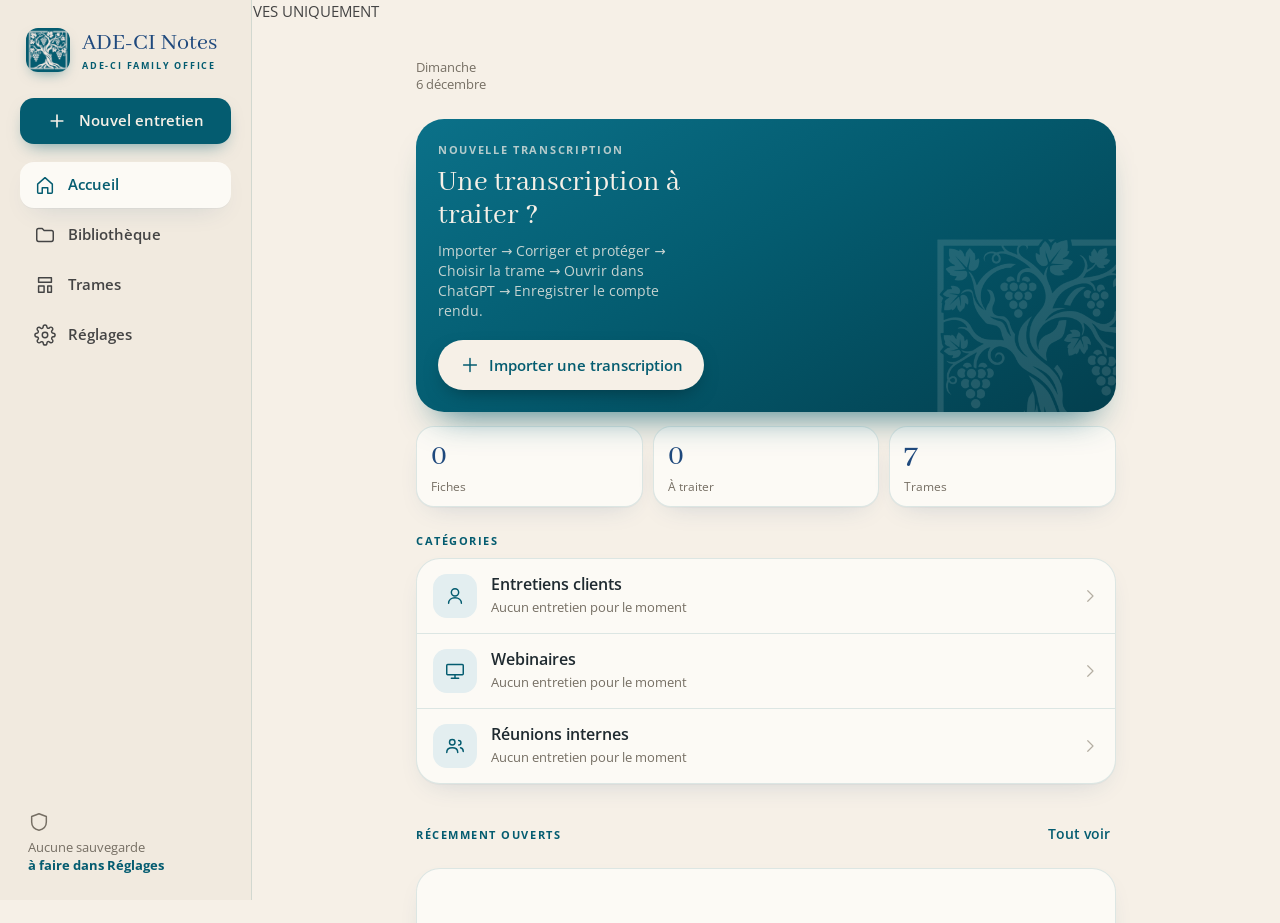
==== commit 3bf89414: "Demonstration 0.8.4-demo : ADE-CI Notes (nom, logo sans point), import des comptes rendus aplatis, p" ====
--- a/index.html
+++ b/index.html
@@ -3,24 +3,24 @@
 <head>
   <meta charset="utf-8">
   <meta name="viewport" content="width=device-width, initial-scale=1, viewport-fit=cover">
-  <title>Dictaphone IA DÉMO</title>
+  <title>ADE-CI Notes DÉMO</title>
   <meta http-equiv="Content-Security-Policy" content="default-src 'self'; script-src 'self'; style-src 'self'; img-src 'self' data: blob:; font-src 'self'; media-src 'self' blob:; connect-src 'self' http://127.0.0.1:* http://localhost:* http://[::1]:*; worker-src 'self'; object-src 'none'; base-uri 'self'; form-action 'none'">
   <meta name="referrer" content="no-referrer">
-  <meta name="description" content="Dictaphone IA – entretiens, transcriptions et comptes rendus pour Ade-ci Family Office">
+  <meta name="description" content="ADE-CI Notes – entretiens, transcriptions et comptes rendus pour Ade-ci Family Office">
   <meta name="theme-color" content="#F6F0E7" media="(prefers-color-scheme: light)">
   <meta name="theme-color" content="#071A33" media="(prefers-color-scheme: dark)">
   <meta name="color-scheme" content="light dark">
   <meta name="apple-mobile-web-app-capable" content="yes">
   <meta name="mobile-web-app-capable" content="yes">
-  <meta name="apple-mobile-web-app-title" content="Dictaphone IA">
-  <meta name="application-name" content="Dictaphone IA">
+  <meta name="apple-mobile-web-app-title" content="ADE-CI Notes">
+  <meta name="application-name" content="ADE-CI Notes">
   <meta name="apple-mobile-web-app-status-bar-style" content="default">
   <meta name="format-detection" content="telephone=no">
   <link rel="manifest" href="manifest.webmanifest">
-  <link rel="apple-touch-icon" href="icon-180.png?v=4">
-  <link rel="apple-touch-icon" sizes="180x180" href="icon-180.png?v=4">
-  <link rel="icon" type="image/png" sizes="32x32" href="icon-32.png?v=4">
-  <link rel="icon" type="image/png" sizes="192x192" href="icon-192.png?v=4">
+  <link rel="apple-touch-icon" href="icon-180.png?v=5">
+  <link rel="apple-touch-icon" sizes="180x180" href="icon-180.png?v=5">
+  <link rel="icon" type="image/png" sizes="32x32" href="icon-32.png?v=5">
+  <link rel="icon" type="image/png" sizes="192x192" href="icon-192.png?v=5">
   <script src="js/theme.js"></script>
   <link rel="stylesheet" href="app.css">
 </head>
@@ -28,7 +28,7 @@
   <div id="app" aria-live="polite"></div>
   <div class="tabbar"><nav id="tabbar" aria-label="Navigation principale"></nav></div>
   <div id="print-root" aria-hidden="true"></div>
-  <noscript><p style="padding:24px">Dictaphone IA nécessite JavaScript.</p></noscript>
+  <noscript><p style="padding:24px">ADE-CI Notes nécessite JavaScript.</p></noscript>
   <script type="module" src="js/main.js"></script>
 </body>
 </html>
--- a/app.css
+++ b/app.css
@@ -1,4 +1,4 @@
-/* Dictaphone IA – charte graphique Ade-ci Family Office.
+/* ADE-CI Notes – charte graphique Ade-ci Family Office.
    Couleurs : coquille d'œuf #F6F0E7, bleu canard #045C70, bleu marine #1F497D, gris foncé #444444, vert #C1FF72 (petits détails uniquement).
    Polices (licence SIL OFL, hébergées dans l'application) : Abhaya Libre Regular (titres), Open Sans (texte). */
 @font-face { font-family: "Open Sans"; font-weight: 300 800; font-style: normal; font-display: swap; src: url(fonts/open-sans-latin-wght-normal.woff2) format("woff2"); }
@@ -52,7 +52,7 @@
 html.kbd .stickybar { bottom: 0; }
 html.kbd #app { padding-bottom: 28px; }
 html.kbd #toast { bottom: 22px; }
-.tabbar nav { max-width: 720px; margin: 0 auto; display: grid; grid-template-columns: 1fr 1fr 1.1fr 1fr 1fr; align-items: end; }
+.tabbar nav { max-width: 720px; margin: 0 auto; display: grid; grid-template-columns: repeat(5, minmax(0, 1fr)); align-items: end; }
 .tab { display: flex; flex-direction: column; align-items: center; gap: 3px; padding: 4px 0 2px; border: 0; background: none; color: #7D786E; font-size: 10.5px; font-weight: 600; text-decoration: none; min-height: 48px; }
 .tab.on { color: var(--teal); }
 .tab .l-d { display: none; }
@@ -378,3 +378,83 @@
 .lock-box .field { text-align: center; }
 .linkbtn { background: none; border: 0; color: var(--teal); font: inherit; font-size: 13.5px; text-decoration: underline; padding: 14px 6px; min-height: 44px; cursor: pointer; }
 .reckey { font: 700 19px/1.5 ui-monospace, Menlo, Consolas, monospace; letter-spacing: .04em; text-align: center; background: var(--surface); border: 1px dashed var(--line); border-radius: var(--r-sm); padding: 16px 10px; margin: 12px 0; color: var(--ink); user-select: all; word-break: break-all; }
+
+/* ----- Corbeille, sélection multiple, parcours ----- */
+.toast-act { background: transparent; border: 1px solid rgba(246, 240, 231, .6); color: #F6F0E7; border-radius: 999px; padding: 4px 12px; margin-left: 6px; font: inherit; font-weight: 700; cursor: pointer; }
+.row .selbox { width: 24px; height: 24px; border-radius: 8px; border: 2px solid var(--line); flex: none; display: grid; place-items: center; background: var(--surface); }
+.row .selbox.on { background: var(--teal); border-color: var(--teal); color: var(--on-teal); }
+.row .selbox svg { width: 16px; height: 16px; stroke: currentColor; fill: none; stroke-width: 3; }
+.selbar { position: sticky; bottom: calc(var(--tab-h) + 12px + env(safe-area-inset-bottom)); z-index: 20; display: flex; gap: 10px; align-items: center; background: var(--navy); color: #F6F0E7; padding: 10px 12px; border-radius: 18px; margin-top: 14px; box-shadow: var(--shadow); }
+.selbar span { flex: 1; font-weight: 600; }
+.selbar .btn { width: auto; min-height: 44px; }
+.trash-item { margin-top: 10px; }
+.trash-item .acts { display: flex; gap: 8px; flex-wrap: wrap; margin-top: 10px; }
+.trash-item .acts .btn { width: auto; flex: 1; min-width: 130px; }
+
+/* ----- Parcours guidé en 5 étapes ----- */
+.steps { display: flex; gap: 6px; margin: 16px 0 14px; overflow-x: auto; scrollbar-width: none; padding-bottom: 2px; }
+.steps::-webkit-scrollbar { display: none; }
+.steps button { flex: 1 0 auto; min-width: 64px; display: flex; flex-direction: column; align-items: center; gap: 4px; padding: 8px 6px; border-radius: 14px; border: 1px solid var(--line); background: var(--surface); color: var(--muted); font: inherit; font-size: 11.5px; line-height: 1.15; cursor: pointer; min-height: 56px; }
+.steps button b { width: 24px; height: 24px; border-radius: 50%; display: grid; place-items: center; background: var(--line); color: var(--ink); font-size: 13px; }
+.steps button.on { border-color: var(--teal); color: var(--ink); background: color-mix(in srgb, var(--teal) 10%, var(--surface)); }
+.steps button.on b { background: var(--teal); color: var(--on-teal); }
+.steps button.done b { background: color-mix(in srgb, var(--teal) 25%, var(--surface)); color: var(--teal); }
+.steps button.on.done b { background: var(--teal); color: var(--on-teal); }
+@media (min-width: 700px) { .steps button { flex-direction: row; justify-content: center; font-size: 13.5px; } }
+.stepnav { position: static; display: flex; gap: 10px; margin-top: 22px; padding: 10px 0 calc(var(--tab-h) + 24px + env(safe-area-inset-bottom)); }   /* non collante : ne masque jamais les boutons du contenu */
+.stepnav .btn { flex: 1; }
+.checklist { list-style: none; margin: 10px 0 0; padding: 0; display: grid; gap: 8px; }
+.checklist li { display: flex; gap: 10px; align-items: flex-start; font-size: 14.5px; }
+.checklist li svg { width: 20px; height: 20px; flex: none; margin-top: 1px; stroke: currentColor; fill: none; stroke-width: 2.5; }
+.checklist li.ok { color: var(--ink); } .checklist li.ok svg { color: var(--teal); }
+.checklist li.ko { color: var(--danger); }
+.tplcard.on { border-color: var(--teal); box-shadow: 0 0 0 2px color-mix(in srgb, var(--teal) 30%, transparent); }
+.bigpaste { width: 100%; min-height: 56px; font-size: 17px; }
+.steps button .lbl-l { display: none; }
+.steps button { flex: 1 1 0; min-width: 0; padding: 8px 2px; font-size: 11px; }
+@media (min-width: 700px) { .steps button .lbl-s { display: none; } .steps button .lbl-l { display: inline; } }
+.stepnav .btn { min-height: 52px; font-size: 16px; }
+.tools { flex-wrap: wrap; row-gap: 8px; }
+
+/* ----- À traiter : éléments à vérifier, fuites, comparaison en colonnes ----- */
+.issues { display: grid; gap: 10px; }
+.card.issue { padding: 12px 14px; }
+.card.issue.ko { border-color: color-mix(in srgb, var(--danger) 55%, var(--line)); background: color-mix(in srgb, var(--danger) 6%, var(--surface)); }
+.card.issue.warn { border-color: color-mix(in srgb, #D9A441 60%, var(--line)); }
+.card.issue.ok { display: flex; gap: 10px; align-items: center; color: var(--ink); }
+.card.issue.ok svg { width: 22px; height: 22px; stroke: var(--teal); fill: none; stroke-width: 3; flex: none; }
+.issue-term { font: 600 18px/1.3 var(--serif); color: var(--ink); }
+.issue-ctx { background: var(--bg); border-radius: 10px; padding: 8px 10px; font-size: 14px; margin: 6px 0; word-break: break-word; }
+.issue-ctx mark, mark.flash-mark { background: #FFE08A; color: inherit; border-radius: 4px; padding: 0 2px; }
+.issue-acts .btn { padding-left: 10px; padding-right: 10px; }
+.issue-acts { flex-wrap: wrap; }
+.pgrid { display: grid; gap: 14px; margin-top: 12px; }
+@media (min-width: 1000px) {
+  .pgrid { grid-template-columns: minmax(0, 1fr) 360px; align-items: start; }
+  .pgrid .pmain { order: 1; } .pgrid .pside { order: 2; position: sticky; top: 12px; max-height: calc(100dvh - 24px); overflow: auto; padding-right: 2px; }
+  .pgrid .pview { max-height: calc(100dvh - 260px); overflow: auto; }
+}
+
+/* ----- Ordinateur : comparaison Original | Corrigé | Protégé en colonnes ----- */
+.cmp3 { display: grid; gap: 14px; grid-template-columns: 1fr; }
+@media (min-width: 1000px) {
+  .cmp3 { grid-template-columns: repeat(3, minmax(0, 1fr)); align-items: start; }
+  .cmp3 .cmp-text, .cmp3 textarea { min-height: 52dvh; max-height: calc(100dvh - 330px); overflow: auto; }
+  .pane-main .view.fiche-wide { max-width: none; padding-left: 28px; padding-right: 28px; }
+  .split:has(.fiche-wide) { grid-template-columns: minmax(0, 1fr); }
+  .split:has(.fiche-wide) .pane-list { display: none; }
+}
+
+/* cibles tactiles confortables (iPhone) */
+.sec-head a, .sec-head button, .note a { display: inline-flex; align-items: center; min-height: 44px; padding: 0 6px; }
+.crumbs button { min-height: 40px; }
+
+/* ----- Coffre : bouton « Verrouiller » et nom d'espace ----- */
+.lock-slot { display: none; }
+.lock-home { display: flex; align-items: center; justify-content: space-between; gap: 10px; margin-top: 12px; }
+.lock-home .hint { margin: 0; }
+@media (min-width: 1000px) {
+  .lock-slot:not([hidden]) { display: grid; gap: 8px; position: absolute; left: 20px; right: 20px; bottom: 22px; }
+  .lock-space { font-size: 12.5px; color: var(--muted); text-align: center; overflow-wrap: anywhere; }
+  .lock-home { display: none; }
+}
